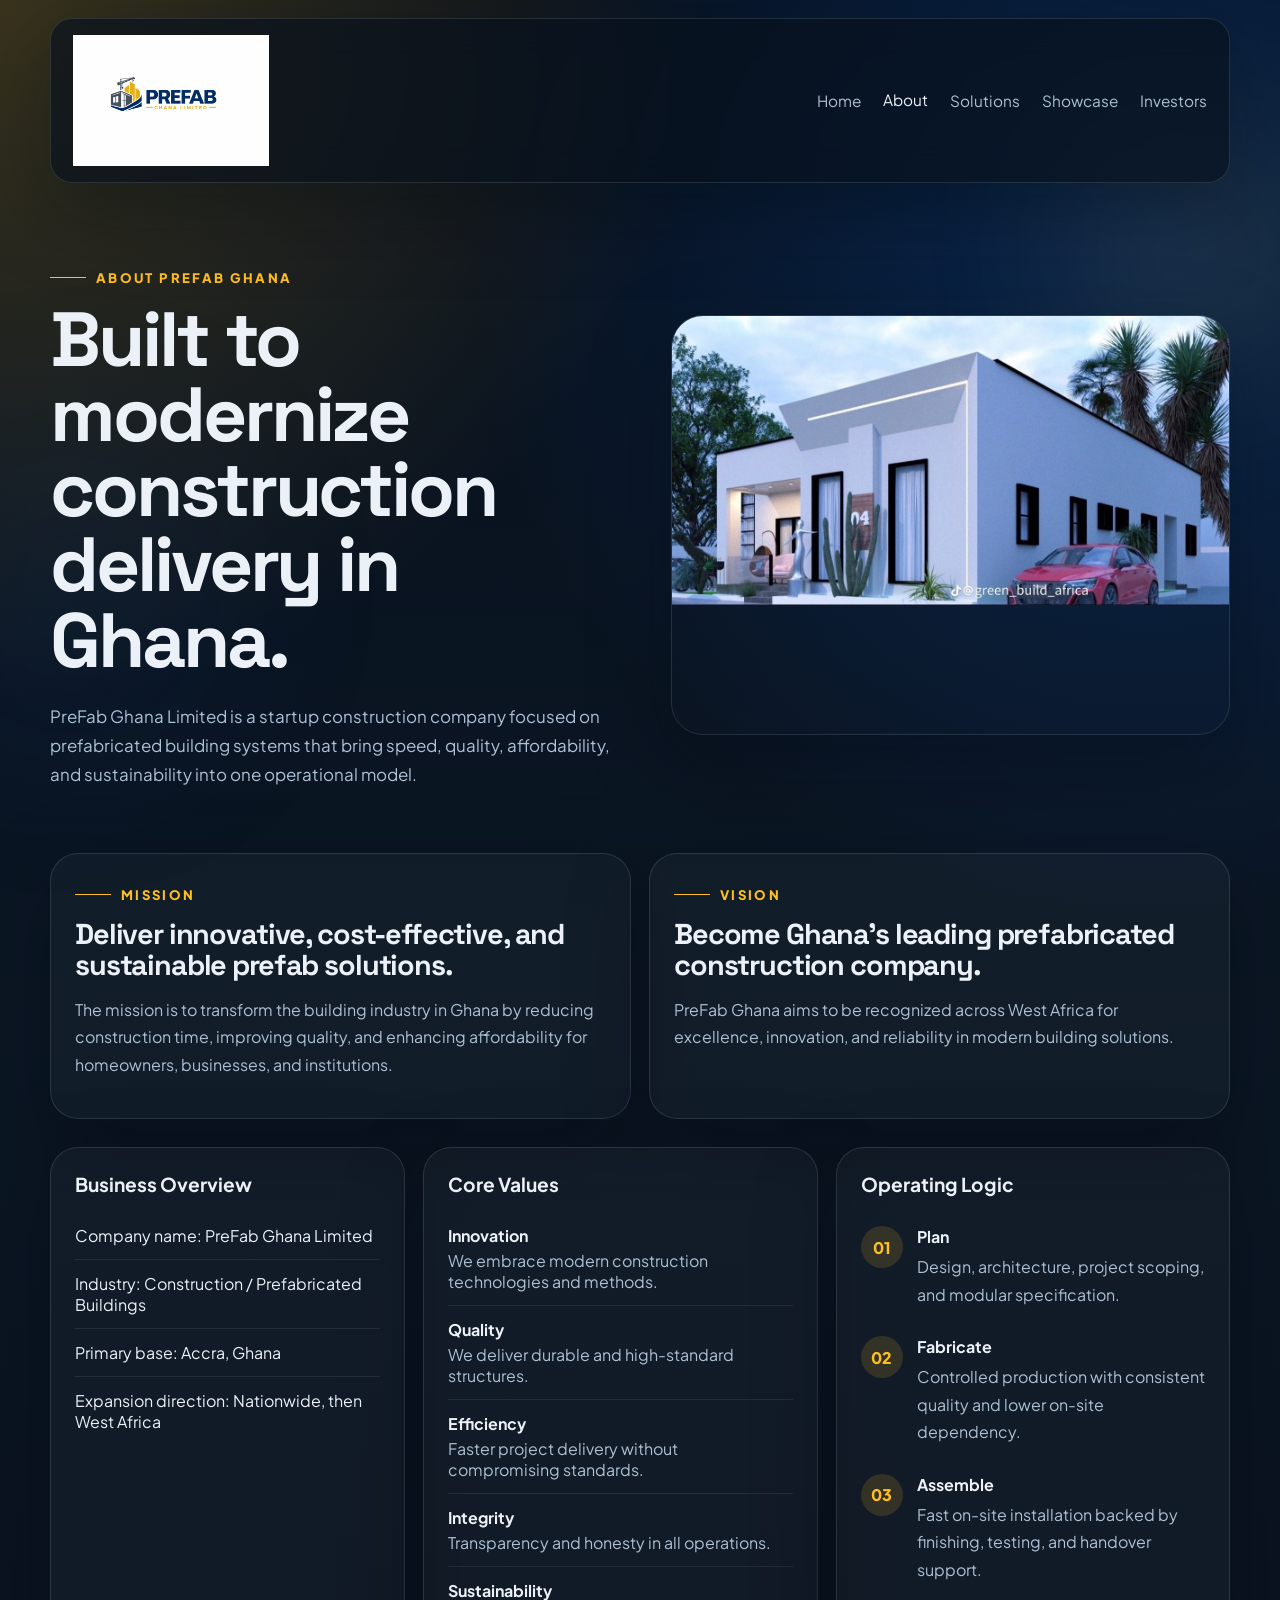
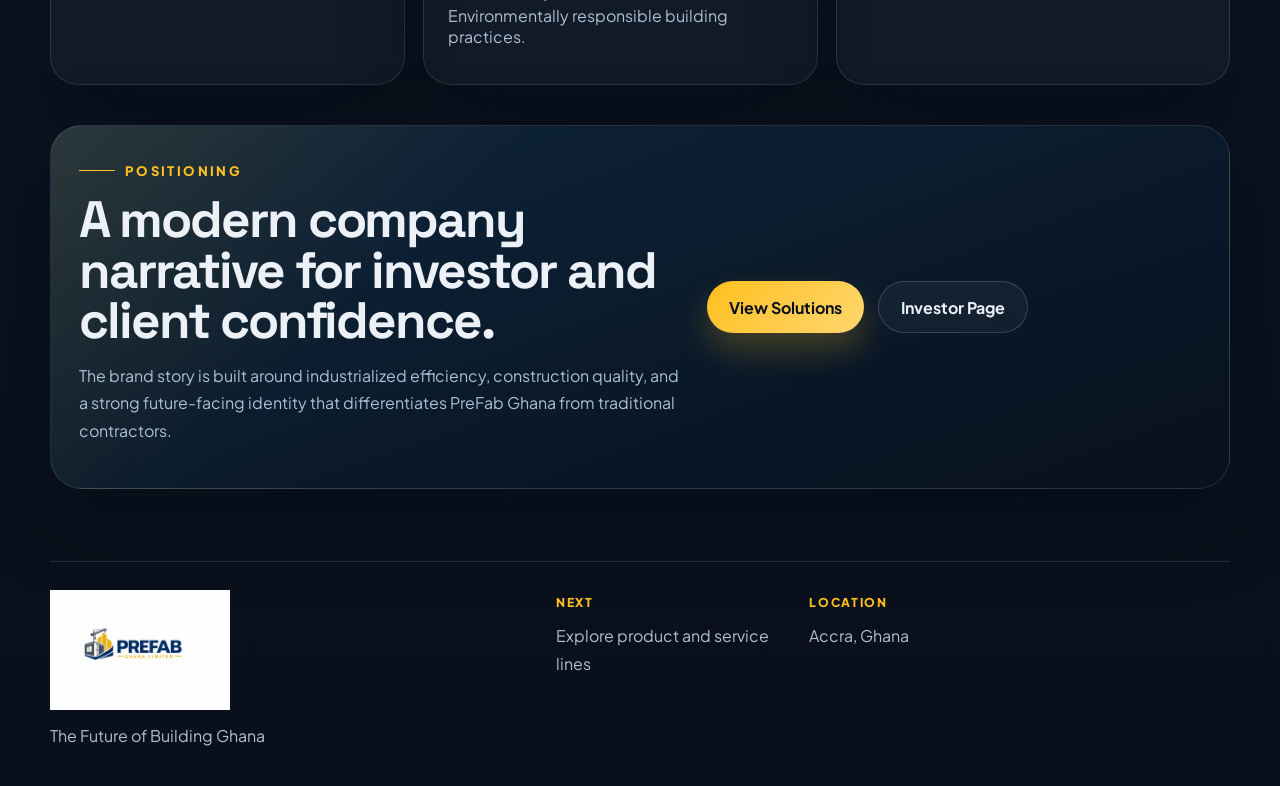
==== about.html @ 512274a3 "base website implemented" ====
<!DOCTYPE html>
<html lang="en">
  <head>
    <meta charset="UTF-8" />
    <meta name="viewport" content="width=device-width, initial-scale=1.0" />
    <title>About | PreFab Ghana Limited</title>
    <meta
      name="description"
      content="Learn about PreFab Ghana Limited's mission, vision, values, and business overview."
    />
    <link rel="preconnect" href="https://fonts.googleapis.com" />
    <link rel="preconnect" href="https://fonts.gstatic.com" crossorigin />
    <link
      href="https://fonts.googleapis.com/css2?family=Plus+Jakarta+Sans:wght@400;500;600;700;800&family=Space+Grotesk:wght@500;700&display=swap"
      rel="stylesheet"
    />
    <link rel="stylesheet" href="styles.css" />
  </head>
  <body data-page="about">
    <div class="site-shell">
      <header class="topbar">
        <a class="brand" href="index.html" aria-label="PreFab Ghana home">
          <img src="assets/logo.png" alt="PreFab Ghana Limited logo" />
        </a>
        <button class="menu-toggle" type="button" aria-expanded="false" aria-label="Open navigation">
          <span></span>
          <span></span>
        </button>
        <nav class="nav">
          <a href="index.html" data-page="home">Home</a>
          <a href="about.html" data-page="about">About</a>
          <a href="solutions.html" data-page="solutions">Solutions</a>
          <a href="showcase.html" data-page="showcase">Showcase</a>
          <a href="investors.html" data-page="investors">Investors</a>
        </nav>
      </header>

      <main>
        <section class="page-hero section">
          <div class="page-hero-copy reveal">
            <span class="eyebrow">About PreFab Ghana</span>
            <h1>Built to modernize construction delivery in Ghana.</h1>
            <p class="lead">
              PreFab Ghana Limited is a startup construction company focused on prefabricated building systems that bring
              speed, quality, affordability, and sustainability into one operational model.
            </p>
          </div>
          <div class="page-hero-media reveal">
            <img src="assets/project-2.jpeg" alt="Modern prefab home exterior" />
          </div>
        </section>

        <section class="section two-column">
          <article class="feature-panel reveal">
            <span class="eyebrow">Mission</span>
            <h2>Deliver innovative, cost-effective, and sustainable prefab solutions.</h2>
            <p>
              The mission is to transform the building industry in Ghana by reducing construction time, improving quality,
              and enhancing affordability for homeowners, businesses, and institutions.
            </p>
          </article>
          <article class="feature-panel reveal">
            <span class="eyebrow">Vision</span>
            <h2>Become Ghana's leading prefabricated construction company.</h2>
            <p>
              PreFab Ghana aims to be recognized across West Africa for excellence, innovation, and reliability in modern
              building solutions.
            </p>
          </article>
        </section>

        <section class="section about-grid">
          <article class="panel reveal">
            <h3>Business Overview</h3>
            <ul class="clean-list">
              <li>Company name: PreFab Ghana Limited</li>
              <li>Industry: Construction / Prefabricated Buildings</li>
              <li>Primary base: Accra, Ghana</li>
              <li>Expansion direction: Nationwide, then West Africa</li>
            </ul>
          </article>
          <article class="panel reveal">
            <h3>Core Values</h3>
            <ul class="value-list">
              <li><strong>Innovation</strong><span>We embrace modern construction technologies and methods.</span></li>
              <li><strong>Quality</strong><span>We deliver durable and high-standard structures.</span></li>
              <li><strong>Efficiency</strong><span>Faster project delivery without compromising standards.</span></li>
              <li><strong>Integrity</strong><span>Transparency and honesty in all operations.</span></li>
              <li><strong>Sustainability</strong><span>Environmentally responsible building practices.</span></li>
            </ul>
          </article>
          <article class="panel timeline reveal">
            <h3>Operating Logic</h3>
            <div class="timeline-step">
              <span>01</span>
              <div>
                <strong>Plan</strong>
                <p>Design, architecture, project scoping, and modular specification.</p>
              </div>
            </div>
            <div class="timeline-step">
              <span>02</span>
              <div>
                <strong>Fabricate</strong>
                <p>Controlled production with consistent quality and lower on-site dependency.</p>
              </div>
            </div>
            <div class="timeline-step">
              <span>03</span>
              <div>
                <strong>Assemble</strong>
                <p>Fast on-site installation backed by finishing, testing, and handover support.</p>
              </div>
            </div>
          </article>
        </section>

        <section class="section highlight-band reveal">
          <div class="highlight-copy">
            <span class="eyebrow">Positioning</span>
            <h2>A modern company narrative for investor and client confidence.</h2>
            <p>
              The brand story is built around industrialized efficiency, construction quality, and a strong future-facing
              identity that differentiates PreFab Ghana from traditional contractors.
            </p>
          </div>
          <div class="highlight-actions">
            <a class="button button-primary" href="solutions.html">View Solutions</a>
            <a class="button button-secondary" href="investors.html">Investor Page</a>
          </div>
        </section>
      </main>

      <footer class="footer">
        <div>
          <img src="assets/logo.png" alt="PreFab Ghana Limited logo" />
          <p>The Future of Building Ghana</p>
        </div>
        <div>
          <span>Next</span>
          <p><a href="solutions.html">Explore product and service lines</a></p>
        </div>
        <div>
          <span>Location</span>
          <p>Accra, Ghana</p>
        </div>
      </footer>
    </div>

    <script src="script.js"></script>
  </body>
</html>
---- styles.css ----
:root {
  --bg: #08111d;
  --text: #ebf1f7;
  --muted: #adc0d4;
  --accent: #ffbf1f;
  --brand: #0a418c;
  --line: rgba(235, 241, 247, 0.12);
  --shadow: 0 28px 80px rgba(1, 8, 18, 0.34);
  --radius-lg: 28px;
  --radius-md: 20px;
  --radius-sm: 14px;
  --container: min(1180px, calc(100vw - 40px));
}

* {
  box-sizing: border-box;
}

html {
  scroll-behavior: smooth;
}

body {
  margin: 0;
  font-family: "Plus Jakarta Sans", sans-serif;
  background:
    radial-gradient(circle at top left, rgba(255, 191, 31, 0.2), transparent 26%),
    radial-gradient(circle at 90% 10%, rgba(10, 65, 140, 0.45), transparent 28%),
    linear-gradient(180deg, #07101c 0%, #0b1624 40%, #09101b 100%);
  color: var(--text);
}

img {
  max-width: 100%;
  display: block;
}

a {
  color: inherit;
  text-decoration: none;
}

button {
  font: inherit;
}

.site-shell {
  position: relative;
  overflow: hidden;
}

.site-shell::before,
.site-shell::after {
  content: "";
  position: fixed;
  z-index: -1;
  border-radius: 50%;
  filter: blur(90px);
  opacity: 0.38;
}

.site-shell::before {
  width: 280px;
  height: 280px;
  top: 110px;
  right: -60px;
  background: rgba(255, 191, 31, 0.24);
}

.site-shell::after {
  width: 340px;
  height: 340px;
  left: -100px;
  bottom: 140px;
  background: rgba(16, 73, 150, 0.26);
}

.topbar {
  position: sticky;
  top: 0;
  z-index: 20;
  width: var(--container);
  margin: 18px auto 0;
  padding: 16px 22px;
  display: flex;
  align-items: center;
  justify-content: space-between;
  gap: 24px;
  background: rgba(8, 17, 29, 0.68);
  backdrop-filter: blur(18px);
  border: 1px solid var(--line);
  border-radius: 22px;
  box-shadow: var(--shadow);
}

.brand img {
  width: 196px;
  height: auto;
}

.nav {
  display: flex;
  align-items: center;
  gap: 22px;
  font-size: 0.96rem;
  color: var(--muted);
}

.nav a {
  padding: 8px 0;
  transition: color 0.25s ease, transform 0.25s ease;
}

.nav a:hover,
.nav a:focus-visible,
.nav a.is-current {
  color: var(--text);
  transform: translateY(-1px);
}

.menu-toggle {
  display: none;
  width: 48px;
  height: 48px;
  padding: 0;
  border: 1px solid var(--line);
  background: rgba(255, 255, 255, 0.04);
  border-radius: 14px;
  cursor: pointer;
}

.menu-toggle span {
  display: block;
  width: 20px;
  height: 2px;
  margin: 6px auto;
  background: var(--text);
  transition: transform 0.3s ease, opacity 0.3s ease;
}

.section {
  width: var(--container);
  margin: 0 auto;
}

.hero,
.page-hero {
  display: grid;
  grid-template-columns: 1.02fr 0.98fr;
  gap: 40px;
  align-items: center;
}

.hero {
  padding: 86px 0 48px;
}

.page-hero {
  padding: 78px 0 36px;
}

.eyebrow {
  display: inline-flex;
  align-items: center;
  gap: 10px;
  margin-bottom: 16px;
  color: var(--accent);
  font-size: 0.82rem;
  font-weight: 800;
  letter-spacing: 0.18em;
  text-transform: uppercase;
}

.eyebrow::before {
  content: "";
  width: 36px;
  height: 1px;
  background: currentColor;
}

.hero h1,
.page-hero h1,
.feature-panel h2,
.highlight-copy h2,
.investor-copy h2 {
  margin: 0;
  font-family: "Space Grotesk", sans-serif;
  line-height: 0.98;
  letter-spacing: -0.04em;
}

.hero h1 {
  max-width: 12ch;
  font-size: clamp(3rem, 7vw, 5.8rem);
}

.page-hero h1 {
  max-width: 12ch;
  font-size: clamp(2.8rem, 6vw, 4.8rem);
}

.feature-panel h2 {
  margin-bottom: 14px;
  font-size: 1.8rem;
  line-height: 1.05;
}

.highlight-copy h2,
.investor-copy h2 {
  font-size: clamp(2rem, 4vw, 3.4rem);
}

.lead,
.feature-panel p,
.panel p,
.advantage-card p,
.solution-card p,
.showcase-caption p,
.investor-copy p,
.investor-grid p,
.footer p,
.strip-card p,
.highlight-copy p {
  color: var(--muted);
  line-height: 1.72;
}

.lead {
  max-width: 64ch;
  margin: 24px 0 0;
  font-size: 1.06rem;
}

.hero-actions,
.highlight-actions {
  display: flex;
  flex-wrap: wrap;
  gap: 14px;
}

.hero-actions {
  margin: 34px 0 32px;
}

.button {
  display: inline-flex;
  align-items: center;
  justify-content: center;
  min-height: 52px;
  padding: 0 22px;
  border-radius: 999px;
  font-weight: 700;
  transition: transform 0.25s ease, box-shadow 0.25s ease;
}

.button:hover,
.button:focus-visible {
  transform: translateY(-2px);
}

.button-primary {
  background: linear-gradient(135deg, var(--accent) 0%, #ffd76f 100%);
  color: #09101b;
  box-shadow: 0 16px 32px rgba(255, 191, 31, 0.24);
}

.button-secondary {
  border: 1px solid rgba(255, 255, 255, 0.16);
  background: rgba(255, 255, 255, 0.04);
}

.hero-points {
  display: grid;
  grid-template-columns: repeat(2, minmax(0, 1fr));
  gap: 14px;
}

.hero-points div,
.metric,
.strip-card,
.feature-panel,
.panel,
.solution-card,
.advantage-card,
.investor-panel,
.showcase-stage,
.showcase-item,
.highlight-band,
.page-hero-media {
  border: 1px solid var(--line);
  box-shadow: var(--shadow);
}

.hero-points div,
.metric {
  padding: 18px;
  border-radius: var(--radius-md);
  background: rgba(255, 255, 255, 0.04);
}

.hero-points strong {
  display: block;
  margin-bottom: 8px;
  font-size: 1rem;
}

.hero-points span {
  color: var(--muted);
  font-size: 0.94rem;
  line-height: 1.6;
}

.hero-visual {
  display: grid;
  gap: 16px;
}

.glass {
  background: linear-gradient(180deg, rgba(16, 35, 56, 0.84), rgba(9, 20, 33, 0.92));
  backdrop-filter: blur(16px);
}

.hero-card,
.showcase-stage,
.page-hero-media {
  position: relative;
  overflow: hidden;
  border-radius: 32px;
}

.hero-card img,
.showcase-stage img,
.page-hero-media img {
  width: 100%;
  height: 100%;
  object-fit: cover;
}

.hero-card {
  min-height: 560px;
}

.page-hero-media {
  min-height: 420px;
}

.hero-overlay,
.showcase-caption {
  position: absolute;
  left: 0;
  right: 0;
  bottom: 0;
  padding: 22px 24px 24px;
  background: linear-gradient(180deg, transparent 0%, rgba(6, 13, 22, 0.88) 40%, rgba(6, 13, 22, 0.98) 100%);
}

.hero-overlay p,
.showcase-caption span {
  margin: 0 0 8px;
  color: var(--accent);
  text-transform: uppercase;
  letter-spacing: 0.12em;
  font-size: 0.76rem;
  font-weight: 800;
}

.hero-overlay strong,
.showcase-caption h3 {
  display: block;
  margin: 0;
  max-width: 24ch;
  font-size: 1.45rem;
  line-height: 1.14;
}

.hero-stats {
  display: grid;
  grid-template-columns: repeat(2, minmax(0, 1fr));
  gap: 16px;
}

.metric span {
  display: block;
  margin-bottom: 10px;
  color: var(--accent);
  font-family: "Space Grotesk", sans-serif;
  font-size: 1.7rem;
  line-height: 1;
}

.metric p {
  margin: 0;
}

.intro-strip,
.summary-grid,
.two-column,
.about-grid,
.solution-grid,
.advantage-grid,
.investor-grid {
  display: grid;
  gap: 18px;
}

.intro-strip {
  grid-template-columns: repeat(3, minmax(0, 1fr));
  padding: 22px 0 44px;
}

.summary-grid {
  grid-template-columns: repeat(3, minmax(0, 1fr));
  padding-top: 28px;
}

.two-column {
  grid-template-columns: repeat(2, minmax(0, 1fr));
  padding-top: 28px;
}

.about-grid {
  grid-template-columns: 0.9fr 1fr 1fr;
  padding-top: 28px;
}

.solution-grid,
.advantage-grid,
.investor-grid {
  grid-template-columns: repeat(4, minmax(0, 1fr));
  padding-top: 28px;
}

.strip-card,
.feature-panel,
.panel,
.solution-card,
.advantage-card,
.investor-panel,
.showcase-item {
  background: rgba(255, 255, 255, 0.03);
  border-radius: var(--radius-lg);
}

.strip-card,
.feature-panel,
.panel,
.solution-card,
.advantage-card {
  padding: 24px;
}

.strip-card span,
.footer span {
  display: inline-block;
  margin-bottom: 12px;
  color: var(--accent);
  font-size: 0.76rem;
  letter-spacing: 0.14em;
  font-weight: 800;
  text-transform: uppercase;
}

.highlight-band {
  margin-top: 40px;
  padding: 28px;
  display: grid;
  grid-template-columns: 1.1fr 0.9fr;
  gap: 24px;
  align-items: center;
  border-radius: 32px;
  background:
    linear-gradient(135deg, rgba(255, 191, 31, 0.12), transparent 32%),
    linear-gradient(160deg, rgba(15, 39, 64, 0.92), rgba(8, 17, 29, 0.96));
}

.panel h3,
.solution-card h3,
.advantage-card h3 {
  margin: 0 0 16px;
  font-size: 1.2rem;
}

.clean-list,
.value-list {
  list-style: none;
  padding: 0;
  margin: 0;
}

.clean-list li,
.value-list li {
  padding: 13px 0;
  border-bottom: 1px solid rgba(255, 255, 255, 0.08);
}

.clean-list li:last-child,
.value-list li:last-child {
  border-bottom: 0;
}

.value-list li {
  display: grid;
  gap: 4px;
}

.value-list span {
  color: var(--muted);
}

.timeline-step {
  display: grid;
  grid-template-columns: auto 1fr;
  gap: 14px;
  align-items: start;
  padding: 14px 0;
}

.timeline-step span,
.solution-index {
  display: inline-flex;
  align-items: center;
  justify-content: center;
  width: 42px;
  height: 42px;
  border-radius: 50%;
  background: rgba(255, 191, 31, 0.14);
  color: var(--accent);
  font-weight: 800;
}

.timeline-step p {
  margin: 6px 0 0;
}

.solution-index {
  margin-bottom: 18px;
}

.showcase-layout {
  display: grid;
  grid-template-columns: 1.25fr 0.75fr;
  gap: 20px;
  align-items: stretch;
  padding-top: 28px;
}

.showcase-stage {
  min-height: 620px;
}

.showcase-list {
  display: grid;
  gap: 14px;
}

.showcase-item {
  display: grid;
  grid-template-columns: 124px 1fr;
  gap: 16px;
  align-items: center;
  width: 100%;
  padding: 14px;
  color: var(--text);
  cursor: pointer;
  text-align: left;
  transition: transform 0.25s ease, border-color 0.25s ease, background 0.25s ease;
}

.showcase-item img {
  width: 124px;
  height: 94px;
  border-radius: 16px;
  object-fit: cover;
}

.showcase-item span {
  font-weight: 700;
  line-height: 1.5;
}

.showcase-item:hover,
.showcase-item:focus-visible,
.showcase-item.is-active {
  transform: translateY(-2px);
  border-color: rgba(255, 191, 31, 0.42);
  background: rgba(255, 255, 255, 0.06);
}

.investor-panel {
  padding: 28px;
  background:
    linear-gradient(135deg, rgba(255, 191, 31, 0.12), transparent 32%),
    linear-gradient(160deg, rgba(15, 39, 64, 0.92), rgba(8, 17, 29, 0.96));
}

.investor-copy {
  max-width: 760px;
  margin-bottom: 24px;
}

.investor-grid article {
  padding: 22px;
  border-radius: var(--radius-md);
  background: rgba(255, 255, 255, 0.04);
  border: 1px solid var(--line);
}

.investor-grid strong {
  display: block;
  margin-bottom: 12px;
  font-size: 1rem;
}

.text-link {
  display: inline-flex;
  margin-top: 18px;
  color: var(--accent);
  font-weight: 700;
}

.text-link:hover,
.text-link:focus-visible {
  color: #ffd76f;
}

.footer {
  width: var(--container);
  margin: 72px auto 36px;
  padding: 28px 0 0;
  display: grid;
  grid-template-columns: 1.15fr 0.55fr 1fr;
  gap: 22px;
  border-top: 1px solid var(--line);
}

.footer img {
  width: 180px;
  margin-bottom: 12px;
}

.footer p {
  margin: 0;
}

.footer a {
  color: inherit;
}

.reveal {
  opacity: 0;
  transform: translateY(28px);
  transition: opacity 0.7s ease, transform 0.7s ease;
}

.reveal.is-visible {
  opacity: 1;
  transform: translateY(0);
}

@media (max-width: 1080px) {
  .hero,
  .page-hero,
  .intro-strip,
  .summary-grid,
  .two-column,
  .about-grid,
  .solution-grid,
  .advantage-grid,
  .investor-grid,
  .showcase-layout,
  .footer,
  .highlight-band {
    grid-template-columns: 1fr;
  }

  .hero,
  .page-hero {
    padding-top: 56px;
  }

  .hero-card,
  .showcase-stage,
  .page-hero-media {
    min-height: 500px;
  }

  .showcase-list {
    grid-template-columns: repeat(3, minmax(0, 1fr));
  }

  .showcase-item {
    grid-template-columns: 1fr;
  }

  .showcase-item img {
    width: 100%;
    height: 160px;
  }
}

@media (max-width: 760px) {
  .topbar {
    padding: 14px 16px;
  }

  .brand img {
    width: 150px;
  }

  .menu-toggle {
    display: block;
  }

  .menu-toggle[aria-expanded="true"] span:first-child {
    transform: translateY(8px) rotate(45deg);
  }

  .menu-toggle[aria-expanded="true"] span:last-child {
    transform: translateY(-6px) rotate(-45deg);
  }

  .nav {
    position: absolute;
    top: calc(100% + 10px);
    left: 0;
    right: 0;
    display: grid;
    gap: 4px;
    padding: 12px;
    background: rgba(7, 16, 28, 0.96);
    border: 1px solid var(--line);
    border-radius: 18px;
    opacity: 0;
    visibility: hidden;
    transform: translateY(-8px);
    transition: opacity 0.25s ease, transform 0.25s ease, visibility 0.25s ease;
  }

  .nav.is-open {
    opacity: 1;
    visibility: visible;
    transform: translateY(0);
  }

  .nav a {
    padding: 12px 10px;
    border-radius: 12px;
    background: rgba(255, 255, 255, 0.03);
  }

  .hero,
  .page-hero {
    gap: 24px;
    padding-top: 40px;
  }

  .hero h1 {
    max-width: none;
    font-size: clamp(2.6rem, 16vw, 4.2rem);
  }

  .page-hero h1 {
    max-width: none;
    font-size: clamp(2.4rem, 14vw, 3.8rem);
  }

  .feature-panel h2,
  .highlight-copy h2,
  .investor-copy h2 {
    font-size: clamp(1.8rem, 10vw, 3rem);
  }

  .hero-points,
  .hero-stats {
    grid-template-columns: 1fr;
  }

  .hero-card,
  .showcase-stage,
  .page-hero-media {
    min-height: 400px;
  }

  .showcase-list {
    grid-template-columns: 1fr;
  }

  .showcase-item {
    grid-template-columns: 108px 1fr;
  }

  .showcase-item img {
    width: 108px;
    height: 84px;
  }

  .highlight-band,
  .investor-panel {
    padding: 24px;
  }
}
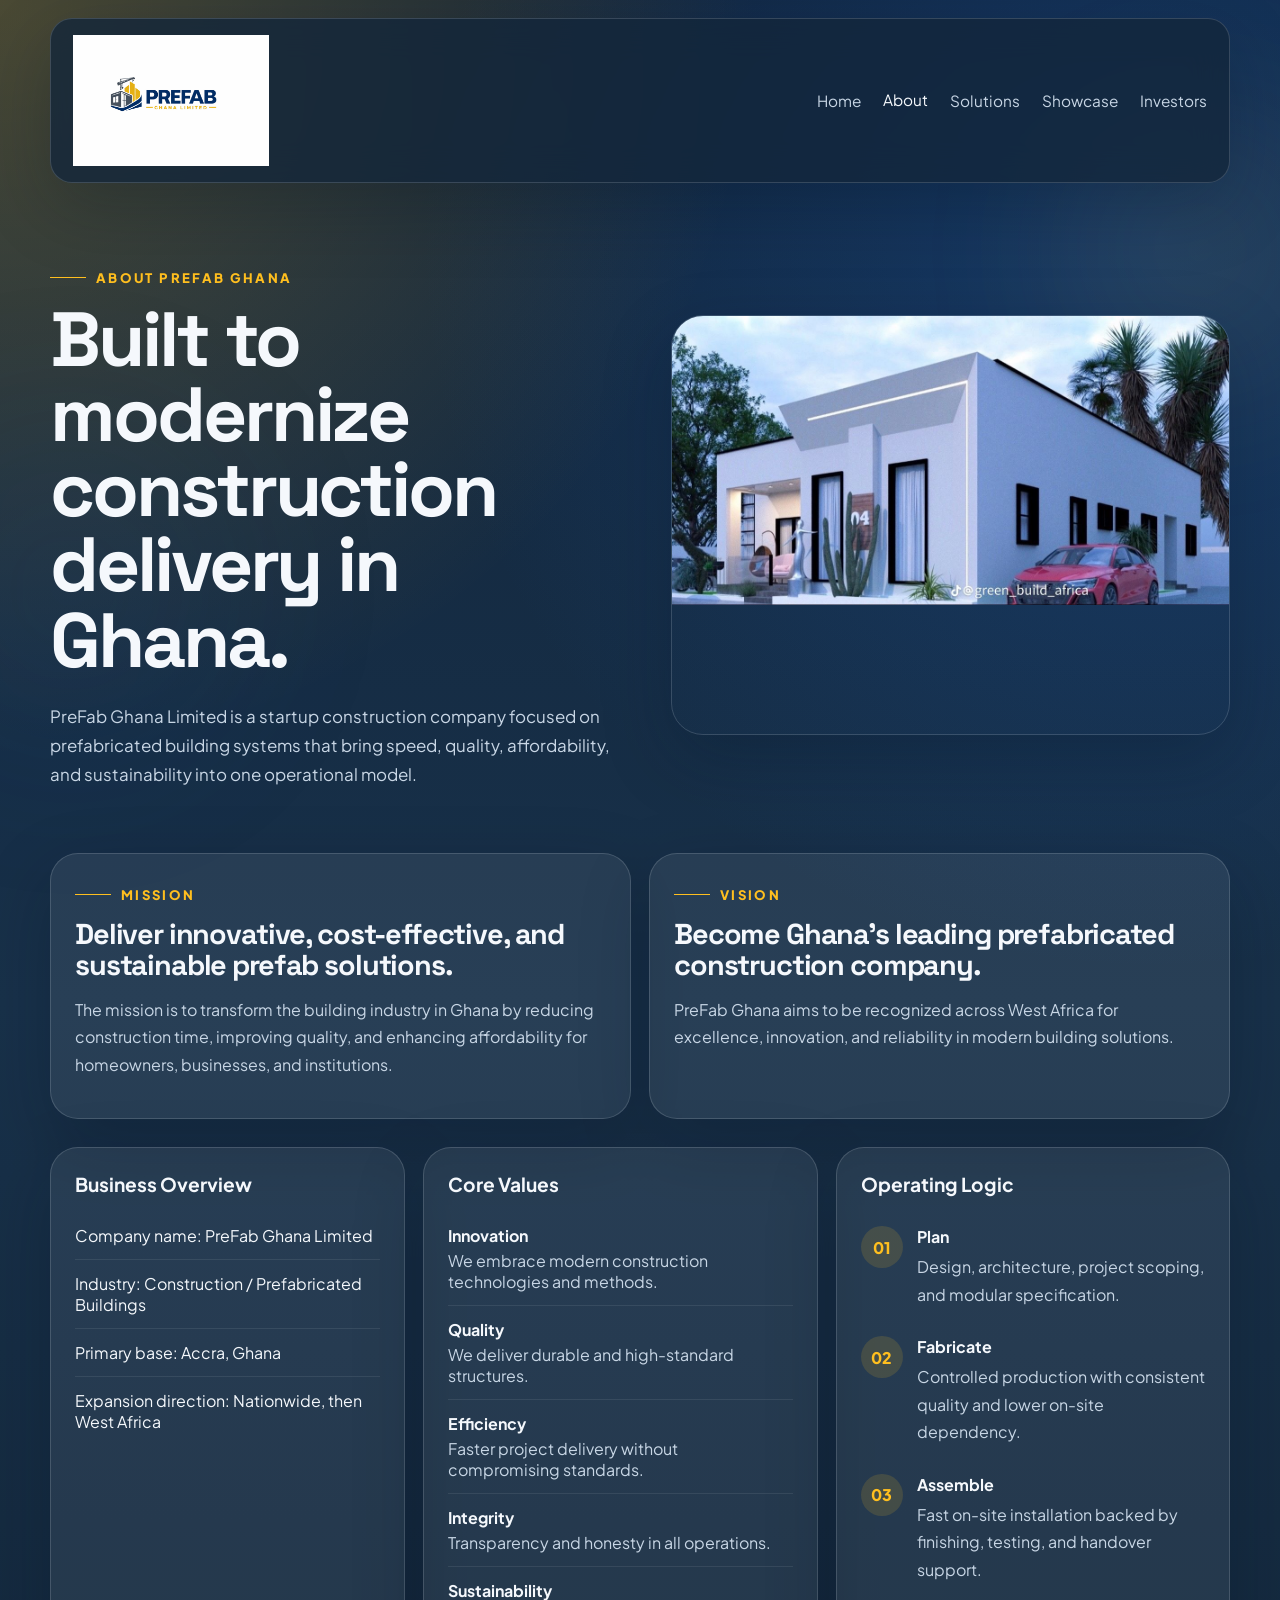
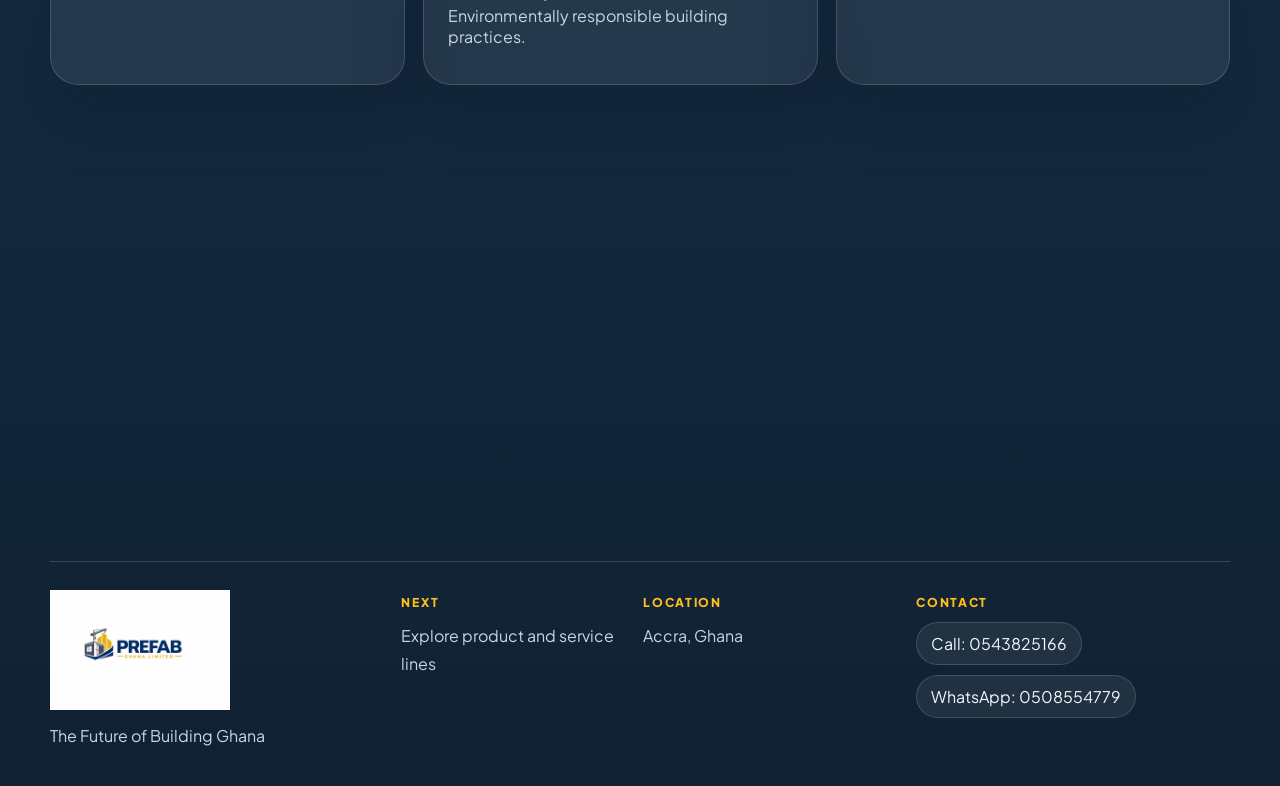
==== commit b1397f6a: "added contact details and update ttheme" ====
--- a/about.html
+++ b/about.html
@@ -144,6 +144,13 @@
           <span>Location</span>
           <p>Accra, Ghana</p>
         </div>
+        <div>
+          <span>Contact</span>
+          <div class="contact-links">
+            <a class="contact-link" href="tel:+233543825166">Call: 0543825166</a>
+            <a class="contact-link" href="https://wa.me/233508554779">WhatsApp: 0508554779</a>
+          </div>
+        </div>
       </footer>
     </div>
 
--- a/styles.css
+++ b/styles.css
@@ -1,11 +1,11 @@
 :root {
-  --bg: #08111d;
-  --text: #ebf1f7;
-  --muted: #adc0d4;
+  --bg: #102236;
+  --text: #f5f8fc;
+  --muted: #c8d6e5;
   --accent: #ffbf1f;
   --brand: #0a418c;
-  --line: rgba(235, 241, 247, 0.12);
-  --shadow: 0 28px 80px rgba(1, 8, 18, 0.34);
+  --line: rgba(235, 241, 247, 0.16);
+  --shadow: 0 24px 70px rgba(4, 17, 31, 0.24);
   --radius-lg: 28px;
   --radius-md: 20px;
   --radius-sm: 14px;
@@ -24,9 +24,9 @@
   margin: 0;
   font-family: "Plus Jakarta Sans", sans-serif;
   background:
-    radial-gradient(circle at top left, rgba(255, 191, 31, 0.2), transparent 26%),
-    radial-gradient(circle at 90% 10%, rgba(10, 65, 140, 0.45), transparent 28%),
-    linear-gradient(180deg, #07101c 0%, #0b1624 40%, #09101b 100%);
+    radial-gradient(circle at top left, rgba(255, 191, 31, 0.24), transparent 28%),
+    radial-gradient(circle at 90% 10%, rgba(27, 94, 186, 0.34), transparent 30%),
+    linear-gradient(180deg, #11243a 0%, #18314a 42%, #102132 100%);
   color: var(--text);
 }
 
@@ -86,7 +86,7 @@
   align-items: center;
   justify-content: space-between;
   gap: 24px;
-  background: rgba(8, 17, 29, 0.68);
+  background: rgba(18, 38, 58, 0.78);
   backdrop-filter: blur(18px);
   border: 1px solid var(--line);
   border-radius: 22px;
@@ -124,7 +124,7 @@
   height: 48px;
   padding: 0;
   border: 1px solid var(--line);
-  background: rgba(255, 255, 255, 0.04);
+  background: rgba(255, 255, 255, 0.08);
   border-radius: 14px;
   cursor: pointer;
 }
@@ -266,7 +266,7 @@
 
 .button-secondary {
   border: 1px solid rgba(255, 255, 255, 0.16);
-  background: rgba(255, 255, 255, 0.04);
+  background: rgba(255, 255, 255, 0.08);
 }
 
 .hero-points {
@@ -295,7 +295,7 @@
 .metric {
   padding: 18px;
   border-radius: var(--radius-md);
-  background: rgba(255, 255, 255, 0.04);
+  background: rgba(255, 255, 255, 0.08);
 }
 
 .hero-points strong {
@@ -316,7 +316,7 @@
 }
 
 .glass {
-  background: linear-gradient(180deg, rgba(16, 35, 56, 0.84), rgba(9, 20, 33, 0.92));
+  background: linear-gradient(180deg, rgba(28, 58, 88, 0.82), rgba(16, 35, 53, 0.9));
   backdrop-filter: blur(16px);
 }
 
@@ -351,7 +351,7 @@
   right: 0;
   bottom: 0;
   padding: 22px 24px 24px;
-  background: linear-gradient(180deg, transparent 0%, rgba(6, 13, 22, 0.88) 40%, rgba(6, 13, 22, 0.98) 100%);
+  background: linear-gradient(180deg, transparent 0%, rgba(12, 26, 41, 0.84) 40%, rgba(12, 26, 41, 0.96) 100%);
 }
 
 .hero-overlay p,
@@ -437,7 +437,7 @@
 .advantage-card,
 .investor-panel,
 .showcase-item {
-  background: rgba(255, 255, 255, 0.03);
+  background: rgba(255, 255, 255, 0.07);
   border-radius: var(--radius-lg);
 }
 
@@ -469,8 +469,8 @@
   align-items: center;
   border-radius: 32px;
   background:
-    linear-gradient(135deg, rgba(255, 191, 31, 0.12), transparent 32%),
-    linear-gradient(160deg, rgba(15, 39, 64, 0.92), rgba(8, 17, 29, 0.96));
+    linear-gradient(135deg, rgba(255, 191, 31, 0.16), transparent 32%),
+    linear-gradient(160deg, rgba(28, 62, 95, 0.9), rgba(16, 34, 53, 0.96));
 }
 
 .panel h3,
@@ -583,14 +583,14 @@
 .showcase-item.is-active {
   transform: translateY(-2px);
   border-color: rgba(255, 191, 31, 0.42);
-  background: rgba(255, 255, 255, 0.06);
+  background: rgba(255, 255, 255, 0.11);
 }
 
 .investor-panel {
   padding: 28px;
   background:
-    linear-gradient(135deg, rgba(255, 191, 31, 0.12), transparent 32%),
-    linear-gradient(160deg, rgba(15, 39, 64, 0.92), rgba(8, 17, 29, 0.96));
+    linear-gradient(135deg, rgba(255, 191, 31, 0.16), transparent 32%),
+    linear-gradient(160deg, rgba(28, 62, 95, 0.9), rgba(16, 34, 53, 0.96));
 }
 
 .investor-copy {
@@ -601,7 +601,7 @@
 .investor-grid article {
   padding: 22px;
   border-radius: var(--radius-md);
-  background: rgba(255, 255, 255, 0.04);
+  background: rgba(255, 255, 255, 0.08);
   border: 1px solid var(--line);
 }
 
@@ -628,7 +628,7 @@
   margin: 72px auto 36px;
   padding: 28px 0 0;
   display: grid;
-  grid-template-columns: 1.15fr 0.55fr 1fr;
+  grid-template-columns: 1.05fr 0.7fr 0.8fr 1fr;
   gap: 22px;
   border-top: 1px solid var(--line);
 }
@@ -644,6 +644,29 @@
 
 .footer a {
   color: inherit;
+}
+
+.contact-links {
+  display: grid;
+  gap: 10px;
+}
+
+.contact-link {
+  display: inline-flex;
+  align-items: center;
+  width: fit-content;
+  padding: 10px 14px;
+  border: 1px solid var(--line);
+  border-radius: 999px;
+  background: rgba(255, 255, 255, 0.07);
+  color: var(--text);
+  transition: transform 0.25s ease, background 0.25s ease;
+}
+
+.contact-link:hover,
+.contact-link:focus-visible {
+  transform: translateY(-2px);
+  background: rgba(255, 255, 255, 0.12);
 }
 
 .reveal {
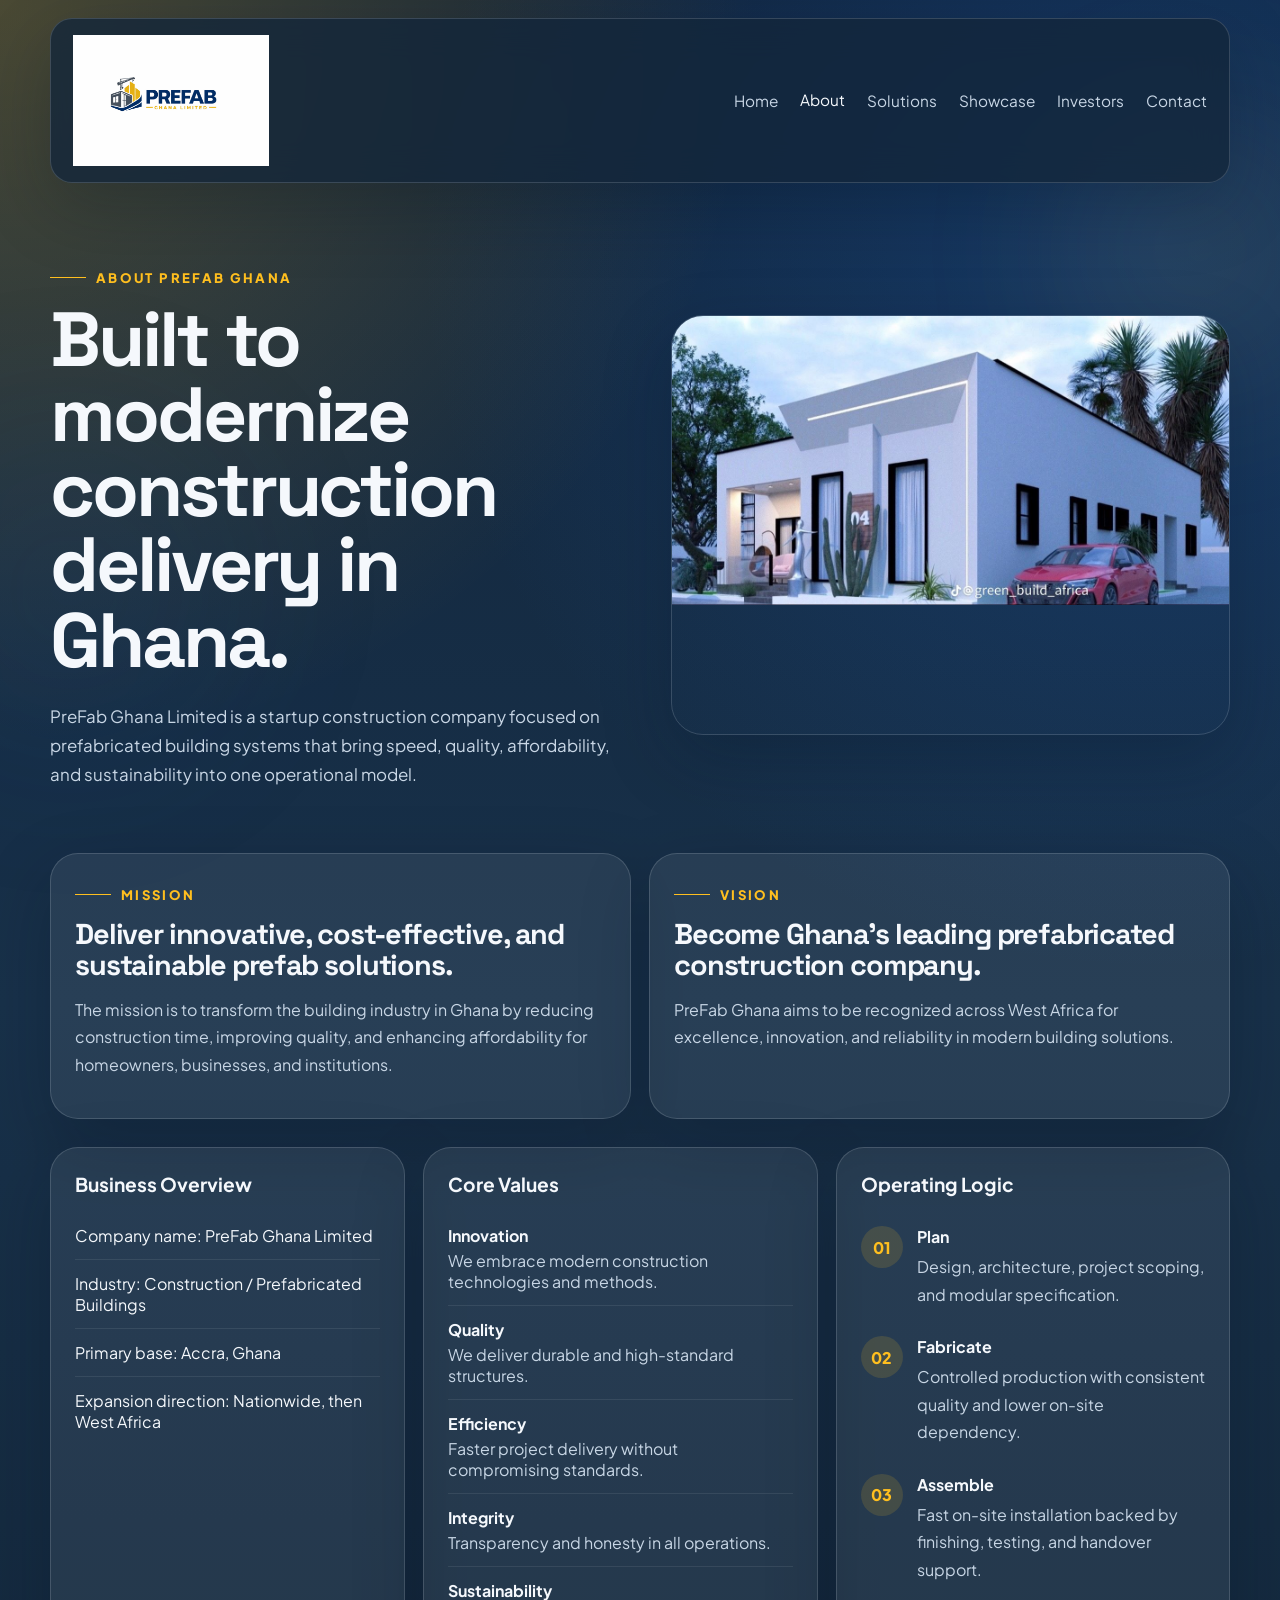
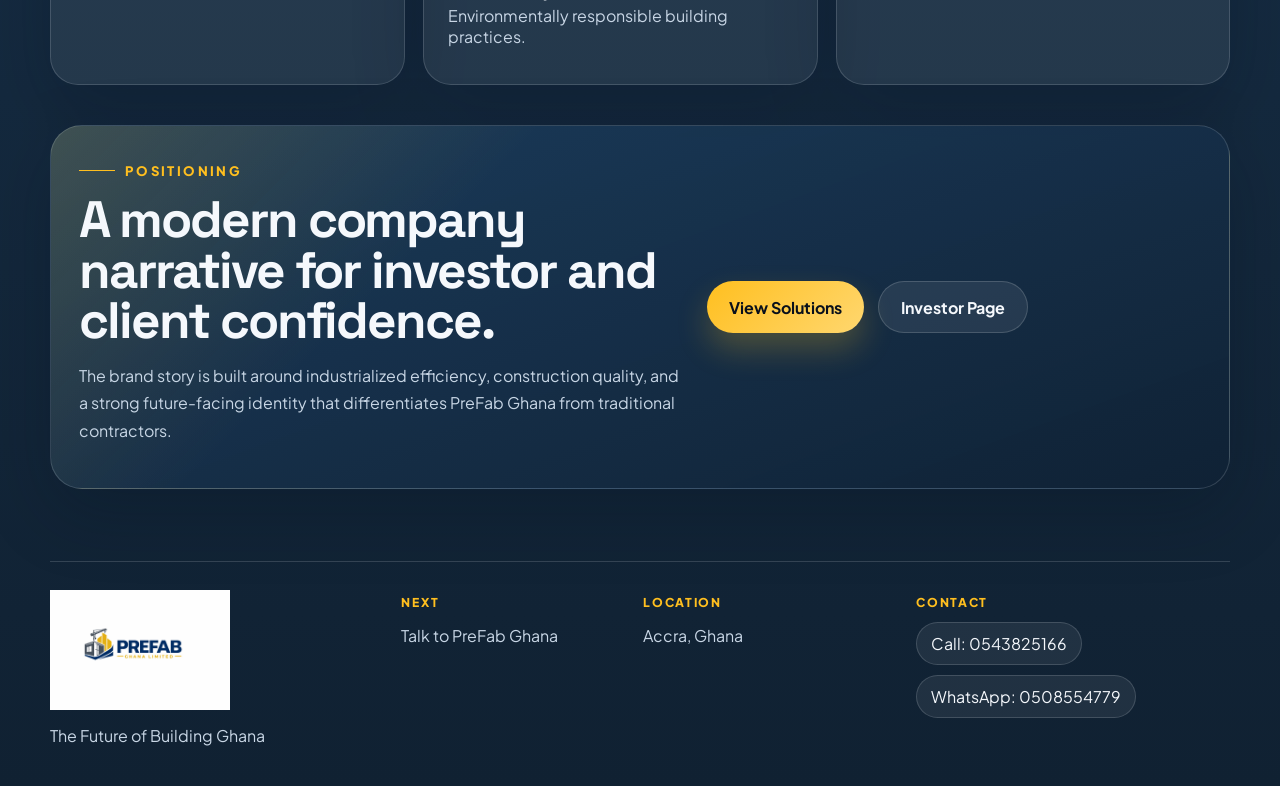
==== commit 636ba4d4: "added contact us and whatsapp link ready for deploy" ====
--- a/about.html
+++ b/about.html
@@ -32,6 +32,7 @@
           <a href="solutions.html" data-page="solutions">Solutions</a>
           <a href="showcase.html" data-page="showcase">Showcase</a>
           <a href="investors.html" data-page="investors">Investors</a>
+          <a href="contact.html" data-page="contact">Contact</a>
         </nav>
       </header>
 
@@ -138,7 +139,7 @@
         </div>
         <div>
           <span>Next</span>
-          <p><a href="solutions.html">Explore product and service lines</a></p>
+          <p><a href="contact.html">Talk to PreFab Ghana</a></p>
         </div>
         <div>
           <span>Location</span>
@@ -148,7 +149,12 @@
           <span>Contact</span>
           <div class="contact-links">
             <a class="contact-link" href="tel:+233543825166">Call: 0543825166</a>
-            <a class="contact-link" href="https://wa.me/233508554779">WhatsApp: 0508554779</a>
+            <a
+              class="contact-link"
+              href="https://wa.me/233508554779?text=Hello%20PreFab%20Ghana%20Limited%2C%20I%20would%20like%20to%20learn%20more%20about%20your%20prefabricated%20construction%20solutions."
+            >
+              WhatsApp: 0508554779
+            </a>
           </div>
         </div>
       </footer>
--- a/styles.css
+++ b/styles.css
@@ -395,6 +395,7 @@
 .intro-strip,
 .summary-grid,
 .two-column,
+.contact-grid,
 .about-grid,
 .solution-grid,
 .advantage-grid,
@@ -415,6 +416,11 @@
 
 .two-column {
   grid-template-columns: repeat(2, minmax(0, 1fr));
+  padding-top: 28px;
+}
+
+.contact-grid {
+  grid-template-columns: repeat(3, minmax(0, 1fr));
   padding-top: 28px;
 }
 
@@ -623,6 +629,10 @@
   color: #ffd76f;
 }
 
+.contact-note {
+  margin-top: 16px;
+}
+
 .footer {
   width: var(--container);
   margin: 72px auto 36px;
@@ -686,6 +696,7 @@
   .intro-strip,
   .summary-grid,
   .two-column,
+  .contact-grid,
   .about-grid,
   .solution-grid,
   .advantage-grid,
